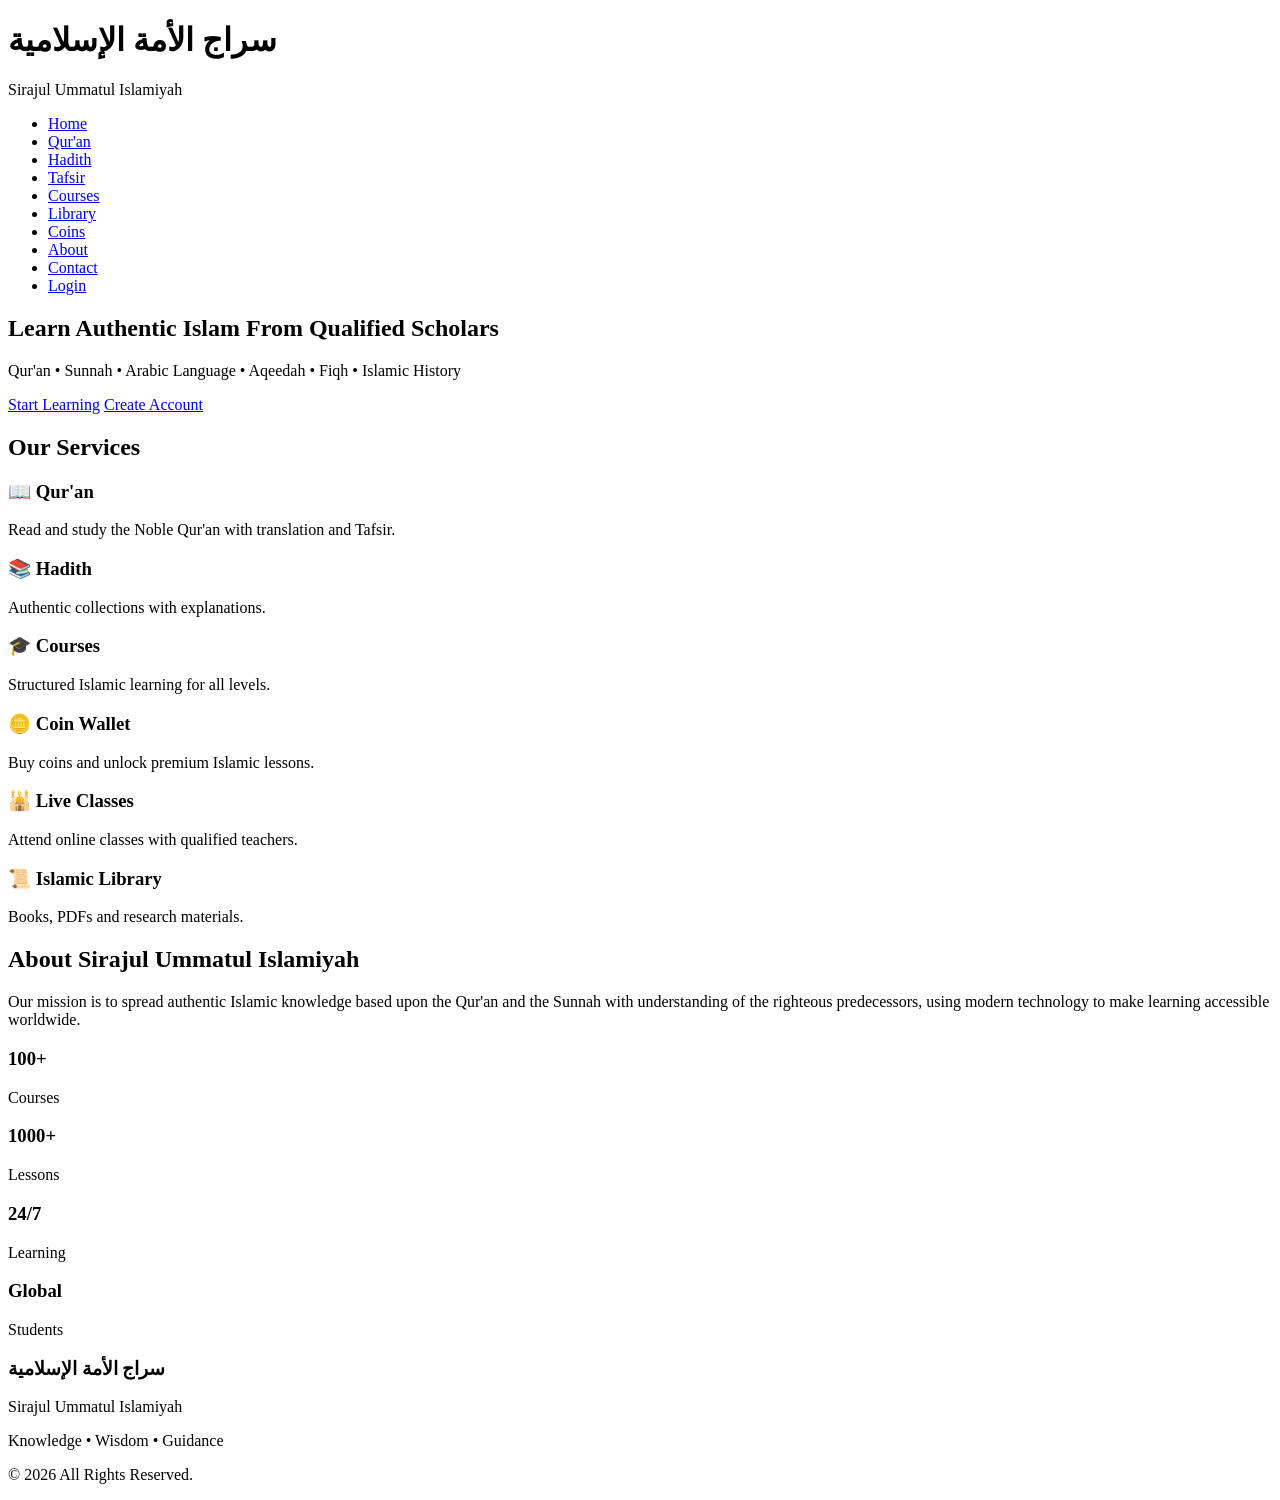
==== index.html @ 10528941 "Add files via upload" ====
<!DOCTYPE html>
<html lang="en" dir="ltr">

<head>

<meta charset="UTF-8">
<meta name="viewport" content="width=device-width, initial-scale=1.0">

<title>Sirajul Ummatul Islamiyah</title>

<meta name="description" content="Sirajul Ummatul Islamiyah - Learn the Qur'an, Sunnah, Arabic Language and Authentic Islamic Knowledge.">

<link rel="stylesheet" href=" file:///storage/emulated/0/Android/data/com.teejay.trebedit/files/TrebEdit user files/Siraj website/asset /style.css"">

<link rel="preconnect" href="https://fonts.googleapis.com">
<link rel="preconnect" href="https://fonts.gstatic.com" crossorigin>

<link href="https://fonts.googleapis.com/css2?family=Cairo:wght@400;600;700;800&family=Poppins:wght@300;400;500;600;700&display=swap" rel="stylesheet">

</head>

<body>

<header>

<div class="container">

<div class="logo">

<h1>سراج الأمة الإسلامية</h1>

<p>Sirajul Ummatul Islamiyah</p>

</div>

<nav>

<ul>

<li><a href="index.html">Home</a></li>

<li><a href="quran.html">Qur'an</a></li>

<li><a href="hadith.html">Hadith</a></li>

<li><a href="tafsir.html">Tafsir</a></li>

<li><a href="courses.html">Courses</a></li>

<li><a href="library.html">Library</a></li>

<li><a href="coins.html">Coins</a></li>

<li><a href="about.html">About</a></li>

<li><a href="contact.html">Contact</a></li>

<li><a href="login.html" class="login-btn">Login</a></li>

</ul>

</nav>

</div>

</header>

<section class="hero">

<div class="container">

<h2>Learn Authentic Islam From Qualified Scholars</h2>

<p>

Qur'an • Sunnah • Arabic Language • Aqeedah • Fiqh • Islamic History

</p>

<div class="buttons">

<a href="courses.html" class="btn-primary">Start Learning</a>

<a href="register.html" class="btn-secondary">Create Account</a>

</div>

</div>

</section>

<section class="features">

<div class="container">

<h2>Our Services</h2>

<div class="grid">

<div class="card">

<h3>📖 Qur'an</h3>

<p>Read and study the Noble Qur'an with translation and Tafsir.</p>

</div>

<div class="card">

<h3>📚 Hadith</h3>

<p>Authentic collections with explanations.</p>

</div>

<div class="card">

<h3>🎓 Courses</h3>

<p>Structured Islamic learning for all levels.</p>

</div>

<div class="card">

<h3>🪙 Coin Wallet</h3>

<p>Buy coins and unlock premium Islamic lessons.</p>

</div>

<div class="card">

<h3>🕌 Live Classes</h3>

<p>Attend online classes with qualified teachers.</p>

</div>

<div class="card">

<h3>📜 Islamic Library</h3>

<p>Books, PDFs and research materials.</p>

</div>

</div>

</div>

</section>

<section class="about-preview">

<div class="container">

<h2>About Sirajul Ummatul Islamiyah</h2>

<p>

Our mission is to spread authentic Islamic knowledge based upon the Qur'an and the Sunnah with understanding of the righteous predecessors, using modern technology to make learning accessible worldwide.

</p>

</div>

</section>

<section class="statistics">

<div class="container">

<div class="stat-box">

<h3>100+</h3>

<p>Courses</p>

</div>

<div class="stat-box">

<h3>1000+</h3>

<p>Lessons</p>

</div>

<div class="stat-box">

<h3>24/7</h3>

<p>Learning</p>

</div>

<div class="stat-box">

<h3>Global</h3>

<p>Students</p>

</div>

</div>

</section>

<footer>

<div class="container">

<h3>سراج الأمة الإسلامية</h3>

<p>Sirajul Ummatul Islamiyah</p>

<p>Knowledge • Wisdom • Guidance</p>

<p>© 2026 All Rights Reserved.</p>

</div>

</footer>

<script src="assets/js/app.js"></script>

</body>

</html>
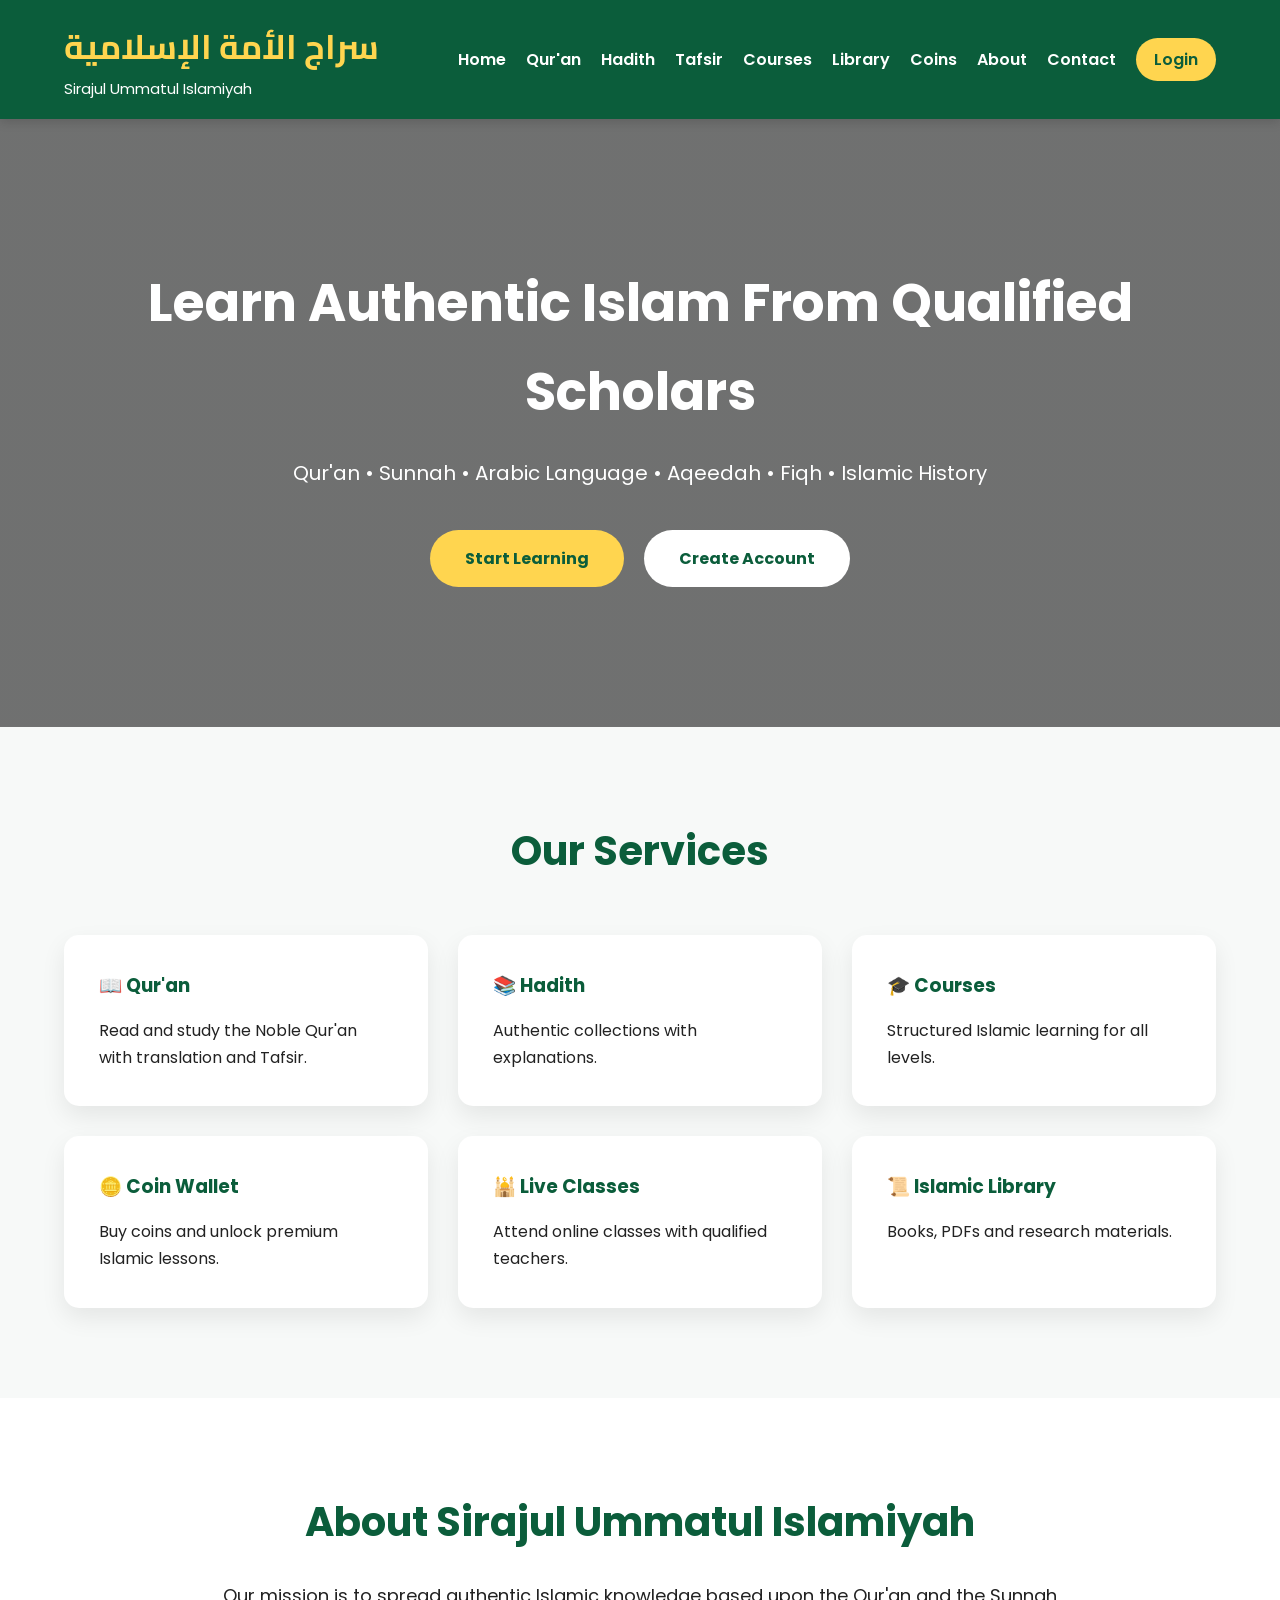
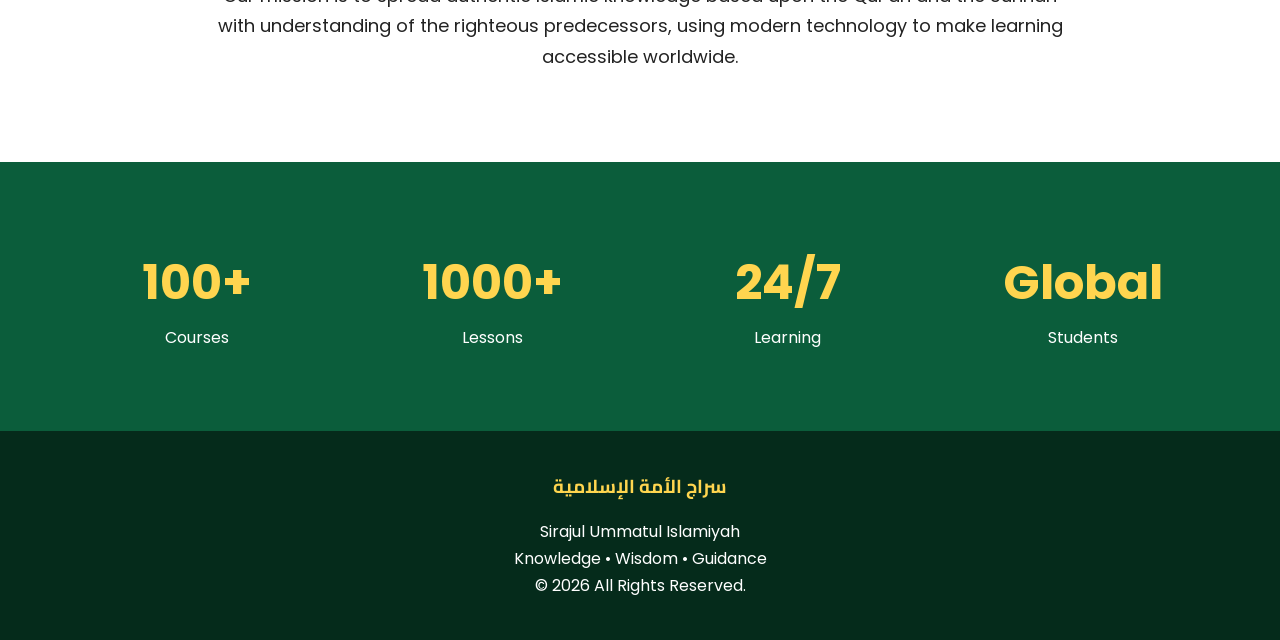
==== commit 1f01b676: "Update index.html" ====
--- a/index.html
+++ b/index.html
@@ -10,7 +10,7 @@
 
 <meta name="description" content="Sirajul Ummatul Islamiyah - Learn the Qur'an, Sunnah, Arabic Language and Authentic Islamic Knowledge.">
 
-<link rel="stylesheet" href=" file:///storage/emulated/0/Android/data/com.teejay.trebedit/files/TrebEdit user files/Siraj website/asset /style.css"">
+<link rel="stylesheet" href="style.css"">
 
 <link rel="preconnect" href="https://fonts.googleapis.com">
 <link rel="preconnect" href="https://fonts.gstatic.com" crossorigin>
@@ -227,4 +227,4 @@
 
 </body>
 
-</html>+</html>
--- a/style.css
+++ b/style.css
@@ -0,0 +1,878 @@
+/* ===========================
+   Sirajul Ummatul Islamiyah
+   Main Stylesheet
+=========================== */
+
+*{
+margin:0;
+padding:0;
+box-sizing:border-box;
+}
+
+html{
+scroll-behavior:smooth;
+}
+
+body{
+
+font-family:'Poppins',sans-serif;
+
+background:#f7f9f8;
+
+color:#222;
+
+line-height:1.7;
+
+}
+
+/* Container */
+
+.container{
+
+width:90%;
+
+max-width:1200px;
+
+margin:auto;
+
+}
+
+/* Header */
+
+header{
+
+background:#0b5d3b;
+
+position:sticky;
+
+top:0;
+
+z-index:999;
+
+box-shadow:0 3px 10px rgba(0,0,0,.15);
+
+}
+
+header .container{
+
+display:flex;
+
+justify-content:space-between;
+
+align-items:center;
+
+padding:18px 0;
+
+flex-wrap:wrap;
+
+}
+
+/* Logo */
+
+.logo h1{
+
+font-family:'Cairo',sans-serif;
+
+color:#FFD54F;
+
+font-size:34px;
+
+}
+
+.logo p{
+
+color:white;
+
+font-size:15px;
+
+}
+
+/* Navigation */
+
+nav ul{
+
+display:flex;
+
+list-style:none;
+
+gap:20px;
+
+flex-wrap:wrap;
+
+}
+
+nav a{
+
+color:white;
+
+text-decoration:none;
+
+font-weight:600;
+
+transition:.3s;
+
+}
+
+nav a:hover{
+
+color:#FFD54F;
+
+}
+
+.login-btn{
+
+background:#FFD54F;
+
+color:#0b5d3b;
+
+padding:10px 18px;
+
+border-radius:30px;
+
+}
+
+.login-btn:hover{
+
+background:white;
+
+}
+
+/* Hero */
+
+.hero{
+
+background:linear-gradient(rgba(0,0,0,.55),rgba(0,0,0,.55)),
+url("../images/mosque.jpg");
+
+background-size:cover;
+
+background-position:center;
+
+padding:140px 0;
+
+text-align:center;
+
+color:white;
+
+}
+
+.hero h2{
+
+font-size:52px;
+
+margin-bottom:20px;
+
+}
+
+.hero p{
+
+font-size:20px;
+
+max-width:800px;
+
+margin:auto;
+
+margin-bottom:40px;
+
+}
+
+.buttons{
+
+display:flex;
+
+justify-content:center;
+
+gap:20px;
+
+flex-wrap:wrap;
+
+}
+
+.btn-primary{
+
+background:#FFD54F;
+
+padding:15px 35px;
+
+border-radius:35px;
+
+color:#0b5d3b;
+
+font-weight:bold;
+
+text-decoration:none;
+
+transition:.3s;
+
+}
+
+.btn-primary:hover{
+
+transform:translateY(-3px);
+
+}
+
+.btn-secondary{
+
+background:white;
+
+padding:15px 35px;
+
+border-radius:35px;
+
+text-decoration:none;
+
+color:#0b5d3b;
+
+font-weight:bold;
+
+}
+
+/* Features */
+
+.features{
+
+padding:90px 0;
+
+}
+
+.features h2{
+
+text-align:center;
+
+margin-bottom:50px;
+
+font-size:40px;
+
+color:#0b5d3b;
+
+}
+
+.grid{
+
+display:grid;
+
+grid-template-columns:repeat(auto-fit,minmax(280px,1fr));
+
+gap:30px;
+
+}
+
+.card{
+
+background:white;
+
+padding:35px;
+
+border-radius:15px;
+
+box-shadow:0 10px 25px rgba(0,0,0,.08);
+
+transition:.3s;
+
+}
+
+.card:hover{
+
+transform:translateY(-8px);
+
+}
+
+.card h3{
+
+margin-bottom:15px;
+
+color:#0b5d3b;
+
+}
+
+/* About */
+
+.about-preview{
+
+background:white;
+
+padding:90px 0;
+
+text-align:center;
+
+}
+
+.about-preview h2{
+
+font-size:40px;
+
+margin-bottom:25px;
+
+color:#0b5d3b;
+
+}
+
+.about-preview p{
+
+max-width:850px;
+
+margin:auto;
+
+font-size:18px;
+
+}
+
+/* Statistics */
+
+.statistics{
+
+background:#0b5d3b;
+
+padding:80px 0;
+
+}
+
+.statistics .container{
+
+display:grid;
+
+grid-template-columns:repeat(auto-fit,minmax(180px,1fr));
+
+gap:30px;
+
+text-align:center;
+
+}
+
+.stat-box{
+
+color:white;
+
+}
+
+.stat-box h3{
+
+font-size:48px;
+
+color:#FFD54F;
+
+}
+
+/* Footer */
+
+footer{
+
+background:#052b1b;
+
+padding:40px;
+
+text-align:center;
+
+color:white;
+
+}
+
+footer h3{
+
+font-family:'Cairo',sans-serif;
+
+color:#FFD54F;
+
+margin-bottom:15px;
+
+}
+
+/* Responsive */
+
+@media(max-width:768px){
+
+header .container{
+
+flex-direction:column;
+
+}
+
+nav ul{
+
+justify-content:center;
+
+}
+
+.hero h2{
+
+font-size:34px;
+
+}
+
+.hero p{
+
+font-size:17px;
+
+}
+
+.features h2,
+
+.about-preview h2{
+
+font-size:30px;
+
+}
+
+}
+
+
+/* ==========================
+   Login Page
+========================== */
+
+.login-page{
+
+min-height:85vh;
+
+display:flex;
+
+justify-content:center;
+
+align-items:center;
+
+background:#eef5f1;
+
+padding:50px 20px;
+
+}
+
+.login-box{
+
+width:100%;
+
+max-width:450px;
+
+background:white;
+
+padding:40px;
+
+border-radius:18px;
+
+box-shadow:0 12px 35px rgba(0,0,0,.12);
+
+}
+
+.login-box h2{
+
+text-align:center;
+
+color:#0b5d3b;
+
+margin-bottom:10px;
+
+}
+
+.login-box p{
+
+text-align:center;
+
+margin-bottom:30px;
+
+}
+
+.input-group{
+
+margin-bottom:20px;
+
+}
+
+.input-group label{
+
+display:block;
+
+margin-bottom:8px;
+
+font-weight:600;
+
+}
+
+.input-group input{
+
+width:100%;
+
+padding:14px;
+
+border:1px solid #ccc;
+
+border-radius:10px;
+
+font-size:16px;
+
+}
+
+.input-group input:focus{
+
+outline:none;
+
+border-color:#0b5d3b;
+
+}
+
+.remember{
+
+display:flex;
+
+justify-content:space-between;
+
+margin-bottom:25px;
+
+font-size:14px;
+
+}
+
+.remember a{
+
+text-decoration:none;
+
+color:#0b5d3b;
+
+}
+
+.login-box button{
+
+width:100%;
+
+padding:15px;
+
+border:none;
+
+border-radius:10px;
+
+background:#0b5d3b;
+
+color:white;
+
+font-size:17px;
+
+font-weight:bold;
+
+cursor:pointer;
+
+transition:.3s;
+
+}
+
+.login-box button:hover{
+
+background:#08452c;
+
+}
+
+.register-link{
+
+margin-top:25px;
+
+text-align:center;
+
+}
+
+.register-link a{
+
+color:#0b5d3b;
+
+font-weight:bold;
+
+text-decoration:none;
+
+}
+
+/* ==========================
+   Register Page
+========================== */
+
+.register-page{
+
+min-height:100vh;
+
+display:flex;
+
+justify-content:center;
+
+align-items:center;
+
+padding:50px 20px;
+
+background:#eef5f1;
+
+}
+
+.register-box{
+
+width:100%;
+
+max-width:550px;
+
+background:white;
+
+padding:40px;
+
+border-radius:18px;
+
+box-shadow:0 10px 30px rgba(0,0,0,.12);
+
+}
+
+.register-box h2{
+
+text-align:center;
+
+color:#0b5d3b;
+
+margin-bottom:10px;
+
+}
+
+.register-box p{
+
+text-align:center;
+
+margin-bottom:25px;
+
+}
+
+.register-box button{
+
+width:100%;
+
+margin-top:20px;
+
+padding:15px;
+
+background:#0b5d3b;
+
+border:none;
+
+color:white;
+
+font-size:17px;
+
+border-radius:10px;
+
+cursor:pointer;
+
+transition:.3s;
+
+}
+
+.register-box button:hover{
+
+background:#08452c;
+
+}
+
+
+/* Dashboard */
+
+.dashboard{
+
+display:flex;
+
+min-height:100vh;
+
+}
+
+.dashboard-sidebar{
+
+width:260px;
+
+background:#0b5d3b;
+
+padding:30px;
+
+color:white;
+
+}
+
+.dashboard-sidebar ul{
+
+list-style:none;
+
+margin-top:25px;
+
+}
+
+.dashboard-sidebar li{
+
+margin:18px 0;
+
+}
+
+.dashboard-sidebar a{
+
+color:white;
+
+text-decoration:none;
+
+font-weight:500;
+
+}
+
+.dashboard-content{
+
+flex:1;
+
+padding:40px;
+
+background:#f5f7f8;
+
+}
+
+.dashboard-cards{
+
+display:grid;
+
+grid-template-columns:repeat(auto-fit,minmax(220px,1fr));
+
+gap:25px;
+
+margin-top:30px;
+
+}
+
+
+/* ==============================
+   Admin Dashboard
+============================== */
+
+.dashboard-content h2{
+
+color:#0b5d3b;
+
+margin-bottom:10px;
+
+}
+
+.dashboard-content h3{
+
+margin-top:20px;
+
+color:#0b5d3b;
+
+}
+
+.dashboard-sidebar h3{
+
+margin-bottom:25px;
+
+color:#FFD54F;
+
+}
+
+/* ===========================
+   Coin Wallet
+=========================== */
+
+.wallet-page{
+
+padding:80px 20px;
+
+background:#f4f7f6;
+
+min-height:100vh;
+
+}
+
+.wallet-page h2{
+
+color:#0b5d3b;
+
+margin-bottom:20px;
+
+}
+
+.wallet-card{
+
+background:white;
+
+padding:30px;
+
+border-radius:15px;
+
+text-align:center;
+
+box-shadow:0 8px 20px rgba(0,0,0,.1);
+
+margin-bottom:50px;
+
+}
+
+.wallet-card h1{
+
+font-size:50px;
+
+color:#FFD54F;
+
+margin:15px 0;
+
+}
+
+.wallet-packages{
+
+display:grid;
+
+grid-template-columns:repeat(auto-fit,minmax(250px,1fr));
+
+gap:30px;
+
+margin-top:30px;
+
+}
+
+.wallet-packages button{
+
+margin-top:20px;
+
+padding:12px 20px;
+
+background:#0b5d3b;
+
+color:white;
+
+border:none;
+
+border-radius:10px;
+
+cursor:pointer;
+
+font-size:16px;
+
+}
+
+.wallet-packages button:hover{
+
+background:#08452c;
+
+}
+
+.wallet-table{
+
+width:100%;
+
+border-collapse:collapse;
+
+margin-top:20px;
+
+background:white;
+
+}
+
+.wallet-table th,
+
+.wallet-table td{
+
+padding:15px;
+
+border:1px solid #ddd;
+
+text-align:center;
+
+}
+
+.wallet-table th{
+
+background:#0b5d3b;
+
+color:white;
+
+}
